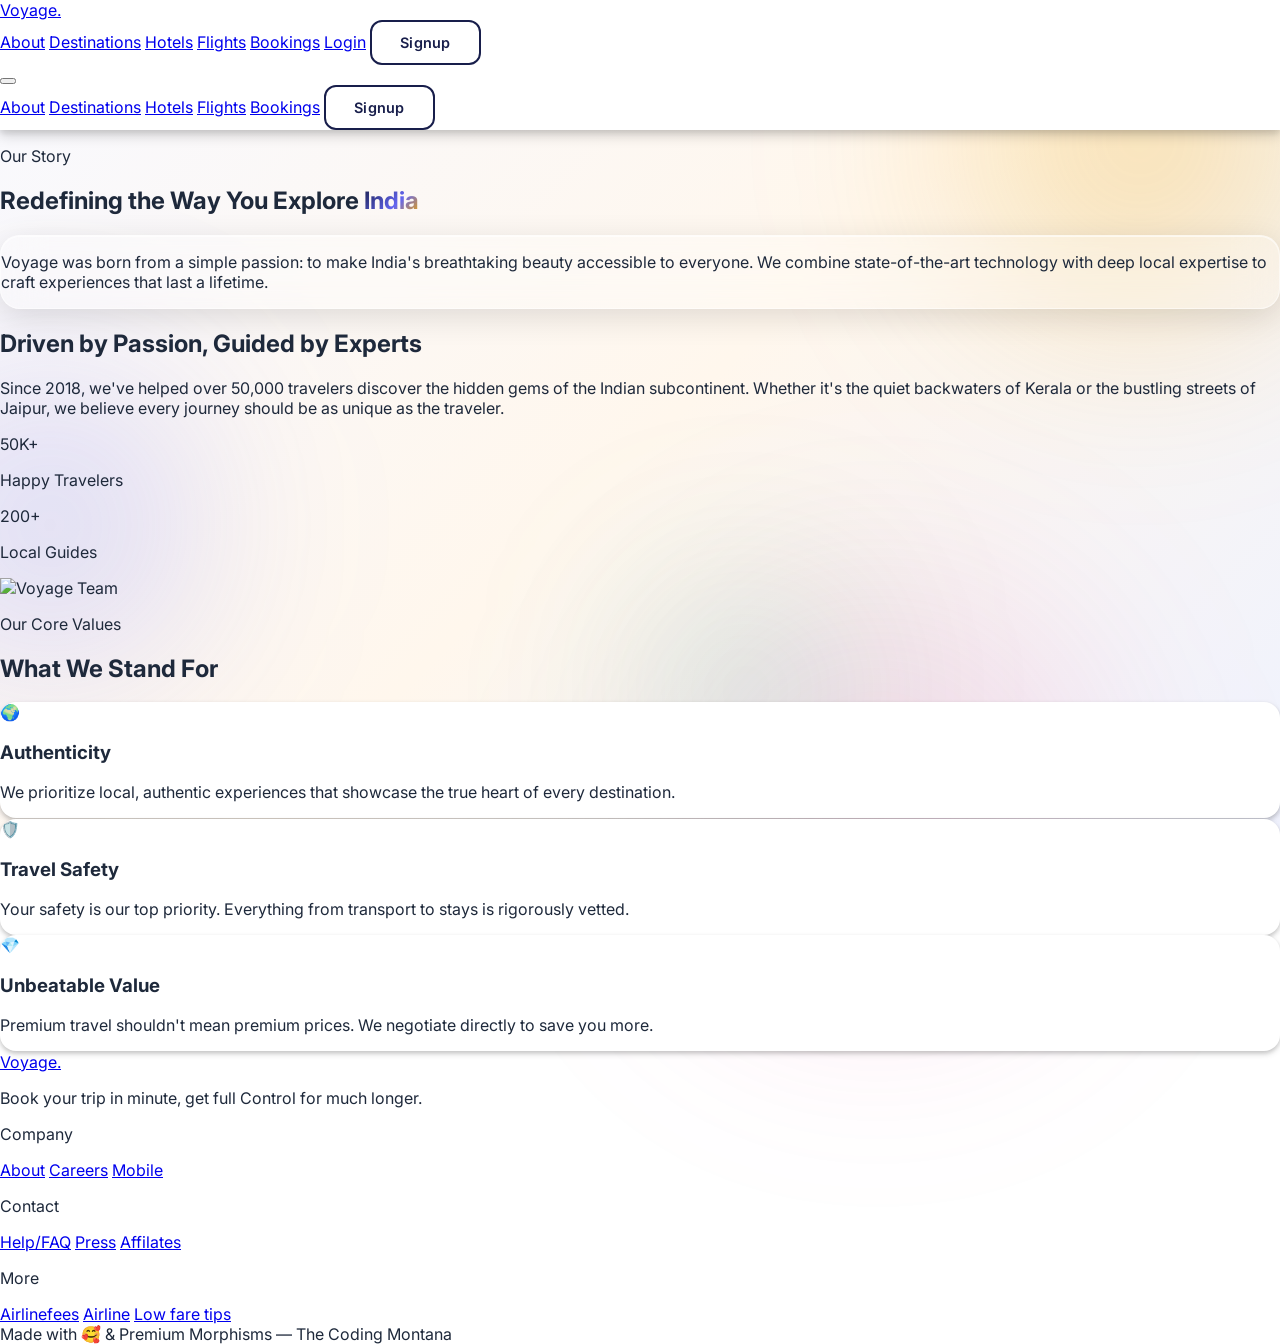
==== about.html @ ae784a76 "Initial commit" ====
<!DOCTYPE html>
<html lang="en">
<head>
  <meta charset="UTF-8">
  <meta name="viewport" content="width=device-width, initial-scale=1.0">
  <title>About Us – Voyage</title>
  <meta name="description" content="Learn more about Voyage, our mission to redefine travel in India, and the passionate team behind the journey.">
  <script src="https://cdn.tailwindcss.com"></script>
  <link href="https://fonts.googleapis.com/css2?family=Inter:wght@300;400;500;600;700&family=Outfit:wght@400;600;700;800;900&display=swap" rel="stylesheet">
  <script>
    tailwind.config = {
      theme: { extend: { fontFamily: { poppins: ['Inter','sans-serif'], volkhov: ['Outfit','sans-serif'] } } }
    }
  </script>
  <link href="https://unpkg.com/aos@2.3.1/dist/aos.css" rel="stylesheet">
  <link rel="stylesheet" href="voyage.css">
</head>

<body class="bg-gradient-to-br from-slate-50 via-white to-orange-50/40 text-slate-800 antialiased">
  
  <!-- Background orbs -->
  <div class="orb orb-1"></div>
  <div class="orb orb-2"></div>
  <div class="orb orb-3"></div>
  <div class="orb orb-4"></div>

  <!-- NAV -->
  <header class="mat-navbar sticky top-0 z-50">
    <div class="p-5 sm:px-16 sm:py-4 flex items-center justify-between max-w-[90rem] mx-auto font-poppins">
      <a href="index.html" class="text-[#181E4B] font-volkhov font-bold text-3xl">Voyage.</a>
      <nav class="hidden lg:flex items-center space-x-10">
        <a href="about.html" class="text-orange-500 font-semibold border-b-2 border-orange-400 pb-0.5">About</a>
        <a href="destinations.html" class="text-slate-600 hover:text-orange-500 font-medium transition-colors duration-300">Destinations</a>
        <a href="hotels.html" class="text-slate-600 hover:text-orange-500 font-medium transition-colors duration-300">Hotels</a>
        <a href="flights.html" class="text-slate-600 hover:text-orange-500 font-medium transition-colors duration-300">Flights</a>
        <a href="bookings.html" class="text-slate-600 hover:text-orange-500 font-medium transition-colors duration-300">Bookings</a>
        <a href="login.html" class="text-slate-600 hover:text-orange-500 font-medium transition-colors duration-300">Login</a>
        <a href="signup.html" class="mat-btn mat-btn-outlined">Signup</a>
      </nav>
      <button id="mob-btn" class="lg:hidden flex flex-col gap-1.5 p-2">
        <span class="w-6 h-0.5 bg-slate-800 block"></span>
        <span class="w-6 h-0.5 bg-slate-800 block"></span>
        <span class="w-6 h-0.5 bg-slate-800 block"></span>
      </button>
    </div>
    <div id="mob-menu" class="hidden lg:hidden bg-white border-t px-6 py-4 space-y-3 font-poppins">
      <a href="about.html" class="block text-orange-500 font-semibold">About</a>
      <a href="destinations.html" class="block text-slate-700">Destinations</a>
      <a href="hotels.html" class="block text-slate-700">Hotels</a>
      <a href="flights.html" class="block text-slate-700">Flights</a>
      <a href="bookings.html" class="block text-slate-700">Bookings</a>
      <a href="signup.html" class="block mat-btn mat-btn-outlined w-full">Signup</a>
    </div>
  </header>

  <!-- HERO -->
  <section class="relative pt-24 pb-32 px-6 sm:px-16 overflow-hidden">
    <div class="max-w-4xl mx-auto text-center relative z-10" data-aos="fade-up">
      <p class="text-orange-500 font-bold uppercase tracking-widest text-sm mb-4">Our Story</p>
      <h1 class="font-volkhov text-5xl sm:text-7xl font-black leading-tight mb-8">
        Redefining the Way You Explore <span class="text-gradient">India</span>
      </h1>
      <div class="hero-search glass-xl p-8 max-w-2xl mx-auto mt-12 text-left">
        <p class="text-lg text-slate-600 leading-relaxed">
          Voyage was born from a simple passion: to make India's breathtaking beauty accessible to everyone. We combine state-of-the-art technology with deep local expertise to craft experiences that last a lifetime.
        </p>
      </div>
    </div>
  </section>

  <!-- MISSION SECTION -->
  <section class="p-6 sm:p-20 bg-white/30 backdrop-blur-sm">
    <div class="grid grid-cols-1 lg:grid-cols-2 gap-16 items-center max-w-[85rem] mx-auto">
      <div data-aos="fade-right">
        <h2 class="font-volkhov font-bold text-4xl sm:text-5xl mb-6 text-[#181E4B]">Driven by Passion, Guided by Experts</h2>
        <p class="text-slate-600 text-lg mb-8 leading-relaxed font-poppins">
          Since 2018, we've helped over 50,000 travelers discover the hidden gems of the Indian subcontinent. Whether it's the quiet backwaters of Kerala or the bustling streets of Jaipur, we believe every journey should be as unique as the traveler.
        </p>
        <div class="grid grid-cols-2 gap-8 font-poppins">
          <div class="space-y-1">
            <p class="text-4xl font-bold text-orange-500">50K+</p>
            <p class="text-slate-500 font-medium italic">Happy Travelers</p>
          </div>
          <div class="space-y-1">
            <p class="text-4xl font-bold text-indigo-600">200+</p>
            <p class="text-slate-500 font-medium italic">Local Guides</p>
          </div>
        </div>
      </div>
      <div class="relative" data-aos="zoom-in">
        <img src="https://images.unsplash.com/photo-1522202176988-66273c2fd55f?auto=format&fit=crop&w=1200&q=80" alt="Voyage Team" class="rounded-[3rem] shadow-2xl relative z-10 w-full object-cover h-[500px]">
        <div class="absolute -bottom-6 -left-6 w-32 h-32 bg-orange-200 rounded-full -z-10 animate-pulse"></div>
        <div class="absolute -top-6 -right-6 w-24 h-24 bg-indigo-200 rounded-full -z-10 animate-bounce"></div>
      </div>
    </div>
  </section>

  <!-- VALUES SECTION -->
  <section class="p-6 sm:p-20 text-center">
    <div class="mb-16" data-aos="fade-up">
      <p class="uppercase font-bold text-gray-500 tracking-widest text-sm mb-2">Our Core Values</p>
      <h2 class="font-volkhov font-bold text-4xl sm:text-5xl text-[#181E4B]">What We Stand For</h2>
    </div>
    
    <div class="grid grid-cols-1 md:grid-cols-3 gap-10 max-w-7xl mx-auto font-poppins">
      <!-- Card 1 -->
      <div class="mat-card p-10 space-y-4" data-aos="fade-up" data-aos-delay="100">
        <div class="w-16 h-16 bg-orange-100 rounded-2xl flex items-center justify-center mx-auto text-orange-500 text-3xl">🌍</div>
        <h3 class="font-bold text-xl">Authenticity</h3>
        <p class="text-slate-500">We prioritize local, authentic experiences that showcase the true heart of every destination.</p>
      </div>
      <!-- Card 2 -->
      <div class="mat-card p-10 space-y-4" data-aos="fade-up" data-aos-delay="200">
        <div class="w-16 h-16 bg-indigo-100 rounded-2xl flex items-center justify-center mx-auto text-indigo-500 text-3xl">🛡️</div>
        <h3 class="font-bold text-xl">Travel Safety</h3>
        <p class="text-slate-500">Your safety is our top priority. Everything from transport to stays is rigorously vetted.</p>
      </div>
      <!-- Card 3 -->
      <div class="mat-card p-10 space-y-4" data-aos="fade-up" data-aos-delay="300">
        <div class="w-16 h-16 bg-pink-100 rounded-2xl flex items-center justify-center mx-auto text-pink-500 text-3xl">💎</div>
        <h3 class="font-bold text-xl">Unbeatable Value</h3>
        <p class="text-slate-500">Premium travel shouldn't mean premium prices. We negotiate directly to save you more.</p>
      </div>
    </div>
  </section>

  <!-- FOOTER -->
  <footer class="p-6 sm:p-20 pt-32 font-poppins">
    <div class="grid grid-cols-1 sm:grid-cols-12 gap-10 max-w-[90rem] mx-auto border-t border-slate-100 pt-16">
      <div class="col-span-4 space-y-6">
        <a href="index.html" class="text-4xl font-volkhov font-bold">Voyage.</a>
        <p class="text-slate-500 max-w-xs leading-relaxed">Book your trip in minute, get full Control for much longer.</p>
      </div>
      <div class="col-span-8 grid grid-cols-2 sm:grid-cols-3 gap-10">
        <div class="space-y-4">
          <p class="font-bold text-lg">Company</p>
          <div class="flex flex-col space-y-2 text-slate-500">
            <a href="about.html">About</a>
            <a href="/">Careers</a>
            <a href="/">Mobile</a>
          </div>
        </div>
        <div class="space-y-4">
          <p class="font-bold text-lg">Contact</p>
          <div class="flex flex-col space-y-2 text-slate-500">
            <a href="/">Help/FAQ</a>
            <a href="/">Press</a>
            <a href="/">Affilates</a>
          </div>
        </div>
        <div class="space-y-4">
          <p class="font-bold text-lg">More</p>
          <div class="flex flex-col space-y-2 text-slate-500">
            <a href="/">Airlinefees</a>
            <a href="/">Airline</a>
            <a href="/">Low fare tips</a>
          </div>
        </div>
      </div>
    </div>
    <div class="text-center mt-24 text-slate-400 text-sm italic">
      Made with 🥰 & Premium Morphisms — The Coding Montana
    </div>
  </footer>

  <!-- FAB back-to-top -->
  <button id="back-to-top" class="mat-fab" aria-label="Back to top" title="Back to top">↑</button>

  <script src="https://unpkg.com/aos@2.3.1/dist/aos.js"></script>
  <script>
    AOS.init({ duration: 1000, once: true, offset: 100 });

    const fab = document.getElementById('back-to-top');
    if(fab) {
      window.addEventListener('scroll', () => {
        if(window.scrollY > 400) fab.classList.add('visible');
        else fab.classList.remove('visible');
        const nav = document.querySelector('.mat-navbar');
        if(nav) nav.classList.toggle('scrolled', window.scrollY > 10);
      });
      fab.addEventListener('click', () => window.scrollTo({ top: 0, behavior: 'smooth' }));
    }

    const mobBtn = document.getElementById('mob-btn');
    const mobMenu = document.getElementById('mob-menu');
    if(mobBtn && mobMenu) {
      mobBtn.addEventListener('click', () => {
        mobMenu.classList.toggle('hidden');
      });
    }
  </script>
</body>
</html>
---- voyage.css ----
/* =========================================================
   VOYAGE — Material Design + Glassmorphism CSS System
   ========================================================= */

/* ----------- GLOBAL RESET & BASE TOKENS ----------- */
*, *::before, *::after { box-sizing: border-box; }

:root {
  --primary:    #F1A501;
  --primary-dk: #d4880a;
  --accent:     #FF946D;
  --navy:       #181E4B;
  --surface:    #ffffff;
  --bg:         #f8f9ff;
  --text:       #1e293b;
  --muted:      #64748b;

  /* Material elevation shadows */
  --dp1:  0 1px 3px rgba(0,0,0,.12), 0 1px 2px rgba(0,0,0,.24);
  --dp2:  0 3px 6px rgba(0,0,0,.15), 0 2px 4px rgba(0,0,0,.12);
  --dp4:  0 6px 12px rgba(0,0,0,.15), 0 3px 6px rgba(0,0,0,.10);
  --dp8:  0 10px 24px rgba(0,0,0,.15), 0 6px 8px rgba(0,0,0,.10);
  --dp16: 0 20px 40px rgba(0,0,0,.18), 0 10px 20px rgba(0,0,0,.12);

  /* Glass */
  --glass-bg:     rgba(255,255,255,0.20);
  --glass-bg-dk:  rgba(255,255,255,0.12);
  --glass-border: 1px solid rgba(255,255,255,0.35);
  --glass-blur:   blur(16px);
  --glass-blur-xl: blur(24px);
}

html { scroll-behavior: smooth; }

body {
  margin: 0;
  padding: 0;
  overflow-x: hidden;
  background: linear-gradient(135deg, #f8f9ff 0%, #fff7ed 50%, #eef2ff 100%);
  background-attachment: fixed;
  font-family: 'Inter', sans-serif;
  color: var(--text);
}

::selection { background: #fee2c8; color: #9a3412; }

/* ----------- ANIMATED BACKGROUND ORBS ----------- */
.orb {
  position: fixed;
  border-radius: 50%;
  filter: blur(90px);
  z-index: -1;
  pointer-events: none;
  animation: orb-float 14s ease-in-out infinite alternate;
}
.orb-1 { width: 520px; height: 520px; background: radial-gradient(circle, rgba(241,165,1,0.35) 0%, transparent 70%); top: -120px; right: -120px; animation-delay: 0s; }
.orb-2 { width: 420px; height: 420px; background: radial-gradient(circle, rgba(99,102,241,0.30) 0%, transparent 70%); top: 35vh;  left: -160px; animation-delay: -4s; }
.orb-3 { width: 600px; height: 600px; background: radial-gradient(circle, rgba(236,72,153,0.22) 0%, transparent 70%); bottom: -200px; right: 8vw; animation-delay: -8s; }
.orb-4 { width: 300px; height: 300px; background: radial-gradient(circle, rgba(16,185,129,0.25) 0%, transparent 70%); top: 60vh; right: 30vw; animation-delay: -2s; }

@keyframes orb-float {
  0%   { transform: translateY(0)    scale(1);   }
  50%  { transform: translateY(-30px) scale(1.08); }
  100% { transform: translateY(10px)  scale(0.96); }
}

/* ----------- MATERIAL NAVBAR ----------- */
.mat-navbar {
  position: sticky;
  top: 0;
  z-index: 100;
  background: var(--surface);
  box-shadow: var(--dp4);
  transition: box-shadow 0.3s ease;
}
.mat-navbar.scrolled { box-shadow: var(--dp8); }

/* ----------- MATERIAL CARDS ----------- */
.mat-card {
  background: var(--surface);
  border-radius: 16px;
  box-shadow: var(--dp2);
  transition: transform 0.3s cubic-bezier(0.25,0.8,0.25,1),
              box-shadow 0.3s cubic-bezier(0.25,0.8,0.25,1);
  overflow: hidden;
  will-change: transform;
}
.mat-card:hover {
  transform: translateY(-8px);
  box-shadow: var(--dp16);
}

/* ----------- GLASSMORPHISM COMPONENTS ----------- */
.glass {
  background: var(--glass-bg);
  backdrop-filter: var(--glass-blur);
  -webkit-backdrop-filter: var(--glass-blur);
  border: var(--glass-border);
  border-radius: 16px;
}
.glass-xl {
  background: rgba(255,255,255,0.18);
  backdrop-filter: var(--glass-blur-xl);
  -webkit-backdrop-filter: var(--glass-blur-xl);
  border: 1px solid rgba(255,255,255,0.40);
  border-radius: 24px;
}
.glass-dark {
  background: var(--glass-bg-dk);
  backdrop-filter: var(--glass-blur);
  -webkit-backdrop-filter: var(--glass-blur);
  border: 1px solid rgba(255,255,255,0.18);
  border-radius: 16px;
}

/* Hero search bar glass */
.hero-search {
  background: rgba(255,255,255,0.25);
  backdrop-filter: blur(20px);
  -webkit-backdrop-filter: blur(20px);
  border: 1px solid rgba(255,255,255,0.50);
  border-radius: 20px;
  box-shadow: 0 8px 32px rgba(0,0,0,0.12), inset 0 1px 0 rgba(255,255,255,0.6);
}

/* Testimonial cards glass */
.glass-testimonial {
  background: rgba(255,255,255,0.55);
  backdrop-filter: blur(14px);
  -webkit-backdrop-filter: blur(14px);
  border: 1px solid rgba(255,255,255,0.70);
  border-radius: 24px;
  box-shadow: var(--dp4);
  transition: transform 0.3s ease, box-shadow 0.3s ease;
}
.glass-testimonial:hover { transform: translateY(-4px); box-shadow: var(--dp8); }

/* ----------- MATERIAL BUTTONS ----------- */
.mat-btn {
  display: inline-flex;
  align-items: center;
  justify-content: center;
  gap: 8px;
  padding: 12px 28px;
  border: none;
  border-radius: 12px;
  font-family: 'Inter', sans-serif;
  font-size: 0.9rem;
  font-weight: 600;
  letter-spacing: 0.02em;
  cursor: pointer;
  position: relative;
  overflow: hidden;
  transition: transform 0.2s ease, box-shadow 0.2s ease;
  text-decoration: none;
}
.mat-btn::after {
  content: '';
  position: absolute;
  inset: 0;
  background: rgba(255,255,255,0.18);
  opacity: 0;
  transition: opacity 0.2s ease;
  border-radius: inherit;
}
.mat-btn:hover::after  { opacity: 1; }
.mat-btn:hover         { transform: translateY(-2px); }
.mat-btn:active        { transform: translateY(0); }

.mat-btn-primary {
  background: linear-gradient(135deg, var(--primary) 0%, var(--accent) 100%);
  color: #fff;
  box-shadow: 0 4px 15px rgba(241,165,1,0.35);
}
.mat-btn-primary:hover { box-shadow: 0 8px 25px rgba(241,165,1,0.55); }

.mat-btn-outlined {
  background: transparent;
  color: var(--navy);
  border: 2px solid var(--navy);
  box-shadow: none;
}
.mat-btn-outlined:hover { background: var(--navy); color: #fff; box-shadow: var(--dp4); }

.mat-btn-ghost {
  background: rgba(241,165,1,0.10);
  color: var(--primary-dk);
  box-shadow: none;
}
.mat-btn-ghost:hover { background: rgba(241,165,1,0.20); box-shadow: var(--dp2); }

/* FAB (floating action button) */
.mat-fab {
  width: 56px; height: 56px;
  border-radius: 50%;
  background: linear-gradient(135deg, var(--primary), var(--accent));
  color: #fff;
  border: none;
  box-shadow: var(--dp8);
  display: flex; align-items: center; justify-content: center;
  font-size: 1.3rem;
  cursor: pointer;
  position: fixed; bottom: 32px; right: 32px; z-index: 999;
  transition: transform 0.25s ease, box-shadow 0.25s ease;
}
.mat-fab:hover { transform: scale(1.1) rotate(15deg); box-shadow: var(--dp16); }

/* ----------- MATERIAL INPUTS ----------- */
.mat-input {
  background: rgba(255,255,255,0.85);
  border: 2px solid rgba(0,0,0,0.08);
  border-radius: 12px;
  padding: 12px 16px;
  font-family: 'Inter', sans-serif;
  font-size: 0.925rem;
  color: var(--text);
  outline: none;
  transition: border-color 0.25s ease, box-shadow 0.25s ease;
  width: 100%;
}
.mat-input:focus {
  border-color: var(--primary);
  box-shadow: 0 0 0 3px rgba(241,165,1,0.18);
}

/* ----------- CHIP / BADGE ----------- */
.mat-chip {
  display: inline-flex;
  align-items: center;
  padding: 4px 12px;
  border-radius: 999px;
  font-size: 0.78rem;
  font-weight: 600;
  letter-spacing: 0.03em;
}
.mat-chip-primary { background: rgba(241,165,1,0.12); color: #b45309; }
.mat-chip-success { background: rgba(16,185,129,0.12); color: #065f46; }
.mat-chip-indigo  { background: rgba(99,102,241,0.12); color: #3730a3; }

/* ----------- DIVIDER ----------- */
.mat-divider { height: 1px; background: rgba(0,0,0,0.06); margin: 8px 0; border: none; }

/* ----------- RIPPLE EFFECT ----------- */
.ripple { position: relative; overflow: hidden; }
.ripple::before {
  content: '';
  position: absolute;
  width: 120%;
  padding-top: 120%;
  top: 50%; left: 50%;
  transform: translate(-50%, -50%) scale(0);
  background: rgba(255,255,255,0.25);
  border-radius: 50%;
  transition: transform 0.55s ease-out, opacity 0.55s ease-out;
  opacity: 1;
}
.ripple:active::before { transform: translate(-50%, -50%) scale(1); opacity: 0; }

/* ----------- SCROLL ANIMATIONS (AOS supplement) ----------- */
[data-aos="slide-fade-up"] {
  opacity: 0;
  transform: translateY(40px);
  transition: opacity 0.8s ease, transform 0.8s ease;
}
[data-aos="slide-fade-up"].aos-animate { opacity: 1; transform: translateY(0); }

/* ----------- HERO SECTION ----------- */
.hero-section  { position: relative; overflow: hidden; }
.hero-headline {
  font-family: 'Outfit', sans-serif;
  font-weight: 900;
  line-height: 1.1;
  background: linear-gradient(135deg, #181E4B 0%, #3730a3 60%, #F1A501 100%);
  -webkit-background-clip: text;
  -webkit-text-fill-color: transparent;
  background-clip: text;
}

/* ----------- DESTINATION CARD (image overlay) ----------- */
.dest-card {
  position: relative;
  border-radius: 20px;
  overflow: hidden;
  box-shadow: var(--dp4);
  transition: transform 0.4s cubic-bezier(0.25,0.8,0.25,1), box-shadow 0.4s;
}
.dest-card:hover { transform: translateY(-10px); box-shadow: var(--dp16); }
.dest-card .overlay {
  position: absolute;
  bottom: 0; left: 0; right: 0;
  background: linear-gradient(to top, rgba(24,30,75,0.85) 0%, transparent 100%);
  padding: 28px 20px 20px;
  color: #fff;
}
.dest-card img { width: 100%; height: 260px; object-fit: cover; display: block; transition: transform 0.6s ease; }
.dest-card:hover img { transform: scale(1.08); }

/* ----------- SCROLLBAR ----------- */
::-webkit-scrollbar { width: 6px; height: 6px; }
::-webkit-scrollbar-track { background: transparent; }
::-webkit-scrollbar-thumb { background: rgba(241,165,1,0.55); border-radius: 99px; }
::-webkit-scrollbar-thumb:hover { background: var(--primary); }

/* ----------- UTILITIES ----------- */
.surface-elevated { background: var(--surface); border-radius: 16px; box-shadow: var(--dp4); }
.text-gradient    { background: linear-gradient(135deg, var(--navy) 0%, #6366f1 60%, var(--primary) 100%); -webkit-background-clip: text; -webkit-text-fill-color: transparent; background-clip: text; }
.divider-gradient { height: 3px; border: none; background: linear-gradient(90deg, var(--primary), var(--accent), #a78bfa); border-radius: 99px; }
.badge-price { background: linear-gradient(135deg, var(--primary), var(--accent)); color: #fff; padding: 4px 12px; border-radius: 999px; font-weight: 700; font-size: 0.82rem; box-shadow: 0 2px 8px rgba(241,165,1,0.4); }

/* Back to top button */
#back-to-top {
  opacity: 0;
  pointer-events: none;
  transition: opacity 0.3s ease, transform 0.3s ease;
  transform: translateY(10px);
}
#back-to-top.visible { opacity: 1; pointer-events: auto; transform: translateY(0); }

/* ----------- RESPONSIVE TWEAKS ----------- */
@media (max-width: 640px) {
  .mat-btn { padding: 10px 20px; font-size: 0.85rem; }
  .orb { display: none; }
}
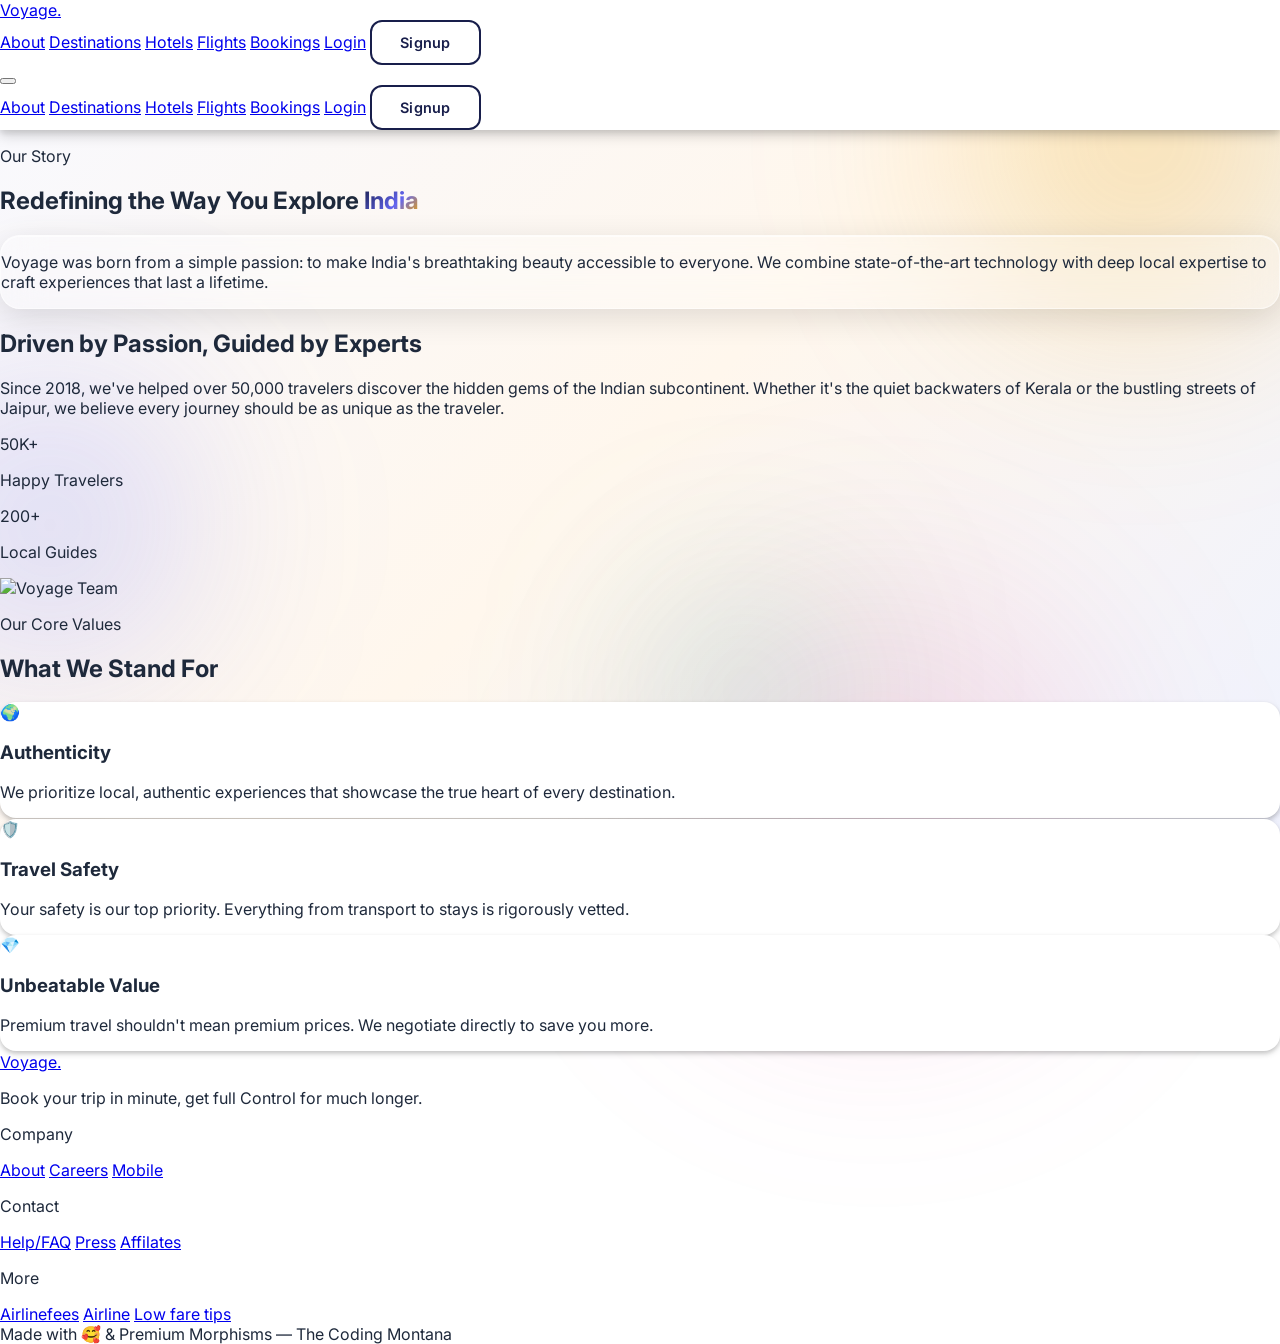
==== commit 255a437a: "Added changes" ====
--- a/about.html
+++ b/about.html
@@ -49,6 +49,7 @@
       <a href="hotels.html" class="block text-slate-700">Hotels</a>
       <a href="flights.html" class="block text-slate-700">Flights</a>
       <a href="bookings.html" class="block text-slate-700">Bookings</a>
+      <a href="login.html" class="block text-slate-700 hover:text-orange-500">Login</a>
       <a href="signup.html" class="block mat-btn mat-btn-outlined w-full">Signup</a>
     </div>
   </header>
@@ -166,6 +167,8 @@
   <!-- FAB back-to-top -->
   <button id="back-to-top" class="mat-fab" aria-label="Back to top" title="Back to top">↑</button>
 
+  <script src="js/api.js"></script>
+  <script src="js/auth-nav.js"></script>
   <script src="https://unpkg.com/aos@2.3.1/dist/aos.js"></script>
   <script>
     AOS.init({ duration: 1000, once: true, offset: 100 });
